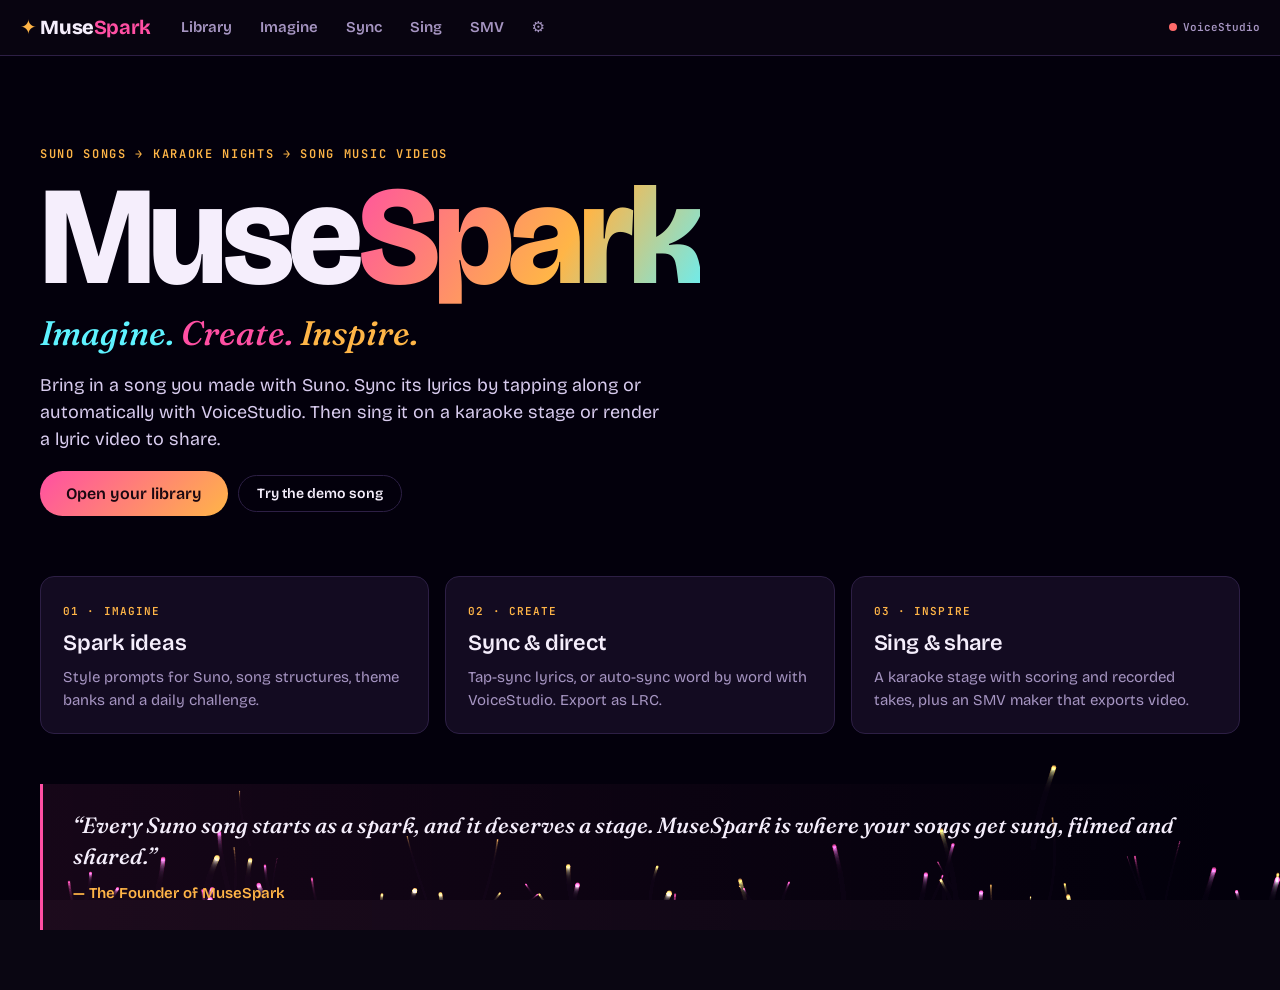
==== musespark/index.html @ 58d6e8d5 "Initiate MuseSpark: browser app for Suno karaoke and song music videos MuseSpark (musespark/) is a n" ====
<!doctype html>
<html lang="en">
<head>
  <meta charset="utf-8">
  <meta name="viewport" content="width=device-width, initial-scale=1">
  <title>MuseSpark</title>
  <meta name="description" content="MuseSpark: turn your Suno songs into karaoke nights and song music videos, right in the browser.">
  <link rel="preconnect" href="https://fonts.googleapis.com">
  <link rel="preconnect" href="https://fonts.gstatic.com" crossorigin>
  <link href="https://fonts.googleapis.com/css2?family=Bricolage+Grotesque:opsz,wght@12..96,400;12..96,600;12..96,800&family=JetBrains+Mono:wght@400;600&family=Fraunces:ital,opsz,wght@0,9..144,500;1,9..144,500&display=swap" rel="stylesheet">
  <link rel="stylesheet" href="css/style.css">
</head>
<body>
  <nav class="nav">
    <a class="logo" href="#/home"><span class="spark">✦</span>Muse<b>Spark</b></a>
    <div class="nav-links">
      <a href="#/library" data-nav="library">Library</a>
      <a href="#/inspire" data-nav="inspire">Imagine</a>
      <a href="#/studio" data-nav="studio">Sync</a>
      <a href="#/stage" data-nav="stage">Sing</a>
      <a href="#/smv" data-nav="smv">SMV</a>
      <a href="#/settings" data-nav="settings" title="Settings &amp; VoiceStudio">⚙</a>
    </div>
    <div class="vs-pill" id="vs-pill" title="VoiceStudio connection"><i></i><span>VoiceStudio</span></div>
  </nav>

  <main>
    <!-- ═════════ HOME ═════════ -->
    <section class="screen" id="scr-home">
      <canvas id="home-bg"></canvas>
      <div class="hero">
        <div class="kicker">Suno songs → karaoke nights → song music videos</div>
        <h1 class="mega">Muse<span>Spark</span></h1>
        <div class="motto"><span>Imagine.</span> <span>Create.</span> <span>Inspire.</span></div>
        <p class="lede">Bring in a song you made with Suno. Sync its lyrics by tapping along or automatically with VoiceStudio. Then sing it on a karaoke stage or render a lyric video to share.</p>
        <div class="row">
          <a class="btn big" href="#/library">Open your library</a>
          <button class="btn ghost" id="btn-demo">Try the demo song</button>
        </div>
      </div>
      <div class="pillars">
        <a class="pillar" href="#/inspire"><b>01 · Imagine</b><h3>Spark ideas</h3><p>Style prompts for Suno, song structures, theme banks and a daily challenge.</p></a>
        <a class="pillar" href="#/studio"><b>02 · Create</b><h3>Sync &amp; direct</h3><p>Tap-sync lyrics, or auto-sync word by word with VoiceStudio. Export as LRC.</p></a>
        <a class="pillar" href="#/stage"><b>03 · Inspire</b><h3>Sing &amp; share</h3><p>A karaoke stage with scoring and recorded takes, plus an SMV maker that exports video.</p></a>
      </div>
      <figure class="founder">
        <blockquote>“Every Suno song starts as a spark, and it deserves a stage. MuseSpark is where your songs get sung, filmed and shared.”</blockquote>
        <figcaption id="founder-name"></figcaption>
      </figure>
    </section>

    <!-- ═════════ LIBRARY ═════════ -->
    <section class="screen" id="scr-library">
      <header class="page-head">
        <div><h2>Library</h2><p class="muted">Songs, stems, lyrics and takes. Everything stays in this browser.</p></div>
        <div class="row">
          <button class="btn ghost" id="lib-demo">+ Demo song</button>
          <button class="btn" id="lib-add">+ Import Suno song</button>
        </div>
      </header>
      <div class="dropzone" id="dropzone">Drop audio files here to import them. MP3, WAV, M4A and more are supported.</div>
      <div class="song-grid" id="song-grid"></div>
    </section>

    <!-- ═════════ INSPIRE ═════════ -->
    <section class="screen" id="scr-inspire">
      <header class="page-head">
        <div><h2>Imagine</h2><p class="muted">Ideas for your next Suno song. Lock the parts you like, then spark again.</p></div>
      </header>
      <div class="inspire-grid">
        <div class="panel">
          <h3>Style prompt spark</h3>
          <div class="chips" id="ins-chips"></div>
          <div class="prompt-out" id="ins-prompt"></div>
          <div class="row">
            <button class="btn" id="ins-spark">✦ Spark</button>
            <button class="btn ghost" id="ins-copy">Copy prompt</button>
            <span class="muted small" id="ins-len"></span>
          </div>
        </div>
        <div class="panel">
          <h3>Song blueprint</h3>
          <label>Theme <input id="ins-theme" placeholder="e.g. neon rain, first love, leaving home"></label>
          <label>Structure <select id="ins-structure"></select></label>
          <textarea id="ins-lyrics" rows="14" spellcheck="false"></textarea>
          <div class="row">
            <button class="btn ghost" id="ins-blueprint">Rebuild blueprint</button>
            <button class="btn ghost" id="ins-copy-lyrics">Copy</button>
            <button class="btn" id="ins-draft">Save as song draft</button>
          </div>
        </div>
        <div class="panel">
          <h3>Today's challenge</h3>
          <div class="challenge" id="ins-challenge"></div>
          <h3>Theme word bank</h3>
          <div class="wordbank" id="ins-bank"></div>
        </div>
        <div class="panel">
          <h3>Voice spark <span class="tag">VoiceStudio</span></h3>
          <p class="muted small">Make a spoken intro, a shout-out or an MC announcement with VoiceStudio's local text-to-speech, then attach it to a song as its SMV intro.</p>
          <textarea id="vs-say" rows="3">Ladies and gentlemen, give it up for tonight's featured song.</textarea>
          <div class="row">
            <select id="vs-voice"><option value="default">default voice</option></select>
            <label class="inline">Speed <input type="number" id="vs-speed" value="1" min="0.5" max="2" step="0.1"></label>
          </div>
          <div class="row">
            <button class="btn" id="vs-speak">Generate voice</button>
            <select id="vs-attach-song"></select>
            <button class="btn ghost" id="vs-attach" disabled>Attach as intro</button>
          </div>
          <audio id="vs-audio" controls hidden></audio>
        </div>
      </div>
    </section>

    <!-- ═════════ STUDIO (SYNC) ═════════ -->
    <section class="screen" id="scr-studio">
      <header class="page-head">
        <div><h2>Sync studio</h2><p class="muted" id="studio-title">Choose a song to sync.</p></div>
        <div class="row">
          <select class="song-pick" data-route="studio"></select>
        </div>
      </header>
      <div class="studio" id="studio-body">
        <div class="panel studio-side">
          <div class="transport">
            <button class="btn icon" id="st-play">▶</button>
            <span class="mono" id="st-time">0:00.00</span>
            <input type="range" id="st-seek" min="0" max="1000" value="0">
          </div>
          <div class="tapbox">
            <button class="btn big tap" id="st-tap">TAP<small>Space</small></button>
            <p class="muted small">Play the song and tap <kbd>Space</kbd> at the start of each highlighted line.<br>
              <kbd>↑</kbd>/<kbd>↓</kbd> selects a line · <kbd>←</kbd>/<kbd>→</kbd> nudges it by 50 ms · <kbd>Backspace</kbd> clears it · <kbd>Enter</kbd> jumps to it</p>
          </div>
          <label class="inline">Playback speed
            <select id="st-rate"><option value="1">1×</option><option value="0.85">0.85×</option><option value="0.7">0.7×</option></select>
          </label>
          <hr>
          <h3>Auto-sync <span class="tag">VoiceStudio</span></h3>
          <p class="muted small">VoiceStudio transcribes the vocals with word timestamps, then MuseSpark lines those words up with your lyrics. Upload the Suno vocal stem for the most accurate result.</p>
          <label class="inline">Language <input id="st-lang" placeholder="auto" size="6"></label>
          <button class="btn" id="st-auto">Auto-sync words</button>
          <div class="muted small" id="st-auto-status"></div>
          <hr>
          <div class="row wrap">
            <button class="btn ghost" id="st-edit-lyrics">Edit lyrics</button>
            <label class="btn ghost file">Import LRC<input type="file" id="st-lrc-in" accept=".lrc,.txt"></label>
            <button class="btn ghost" id="st-lrc-out">Export LRC</button>
            <button class="btn ghost danger" id="st-clear">Clear timings</button>
          </div>
        </div>
        <div class="panel studio-lines">
          <ol id="st-lines"></ol>
        </div>
      </div>
    </section>

    <!-- ═════════ STAGE (KARAOKE) ═════════ -->
    <section class="screen" id="scr-stage">
      <div class="stage" id="stage">
        <canvas id="stage-bg"></canvas>
        <div class="stage-top">
          <select class="song-pick" data-route="stage"></select>
          <div class="score" id="stage-score" hidden><b>0</b><span>SPARK SCORE</span></div>
        </div>
        <div class="lyrics" id="stage-lyrics">
          <div class="section-tag" id="lx-section"></div>
          <div class="countdown" id="lx-count"></div>
          <div class="line prev" id="lx-prev"></div>
          <div class="line cur" id="lx-cur"></div>
          <div class="line next" id="lx-next"></div>
        </div>
        <div class="pitch" id="stage-pitch" hidden><span id="pitch-note">–</span><canvas id="pitch-trail" width="300" height="60"></canvas></div>
        <div class="stage-controls">
          <div class="transport">
            <button class="btn icon" id="sg-play">▶</button>
            <span class="mono" id="sg-time">0:00 / 0:00</span>
            <input type="range" id="sg-seek" min="0" max="1000" value="0">
          </div>
          <div class="row wrap">
            <label class="toggle"><input type="checkbox" id="sg-karaoke" checked><span>Karaoke mode</span></label>
            <label class="inline">Guide vocal <input type="range" id="sg-guide" min="0" max="100" value="0"></label>
            <label class="inline">Key <select id="sg-key"></select></label>
            <label class="toggle"><input type="checkbox" id="sg-mic"><span>Mic</span></label>
            <label class="inline">Mic vol <input type="range" id="sg-micvol" min="0" max="150" value="100"></label>
            <button class="btn ghost" id="sg-rec">● Record take</button>
            <button class="btn ghost icon" id="sg-full" title="Fullscreen">⛶</button>
          </div>
          <div class="muted small" id="sg-hint"></div>
        </div>
      </div>
      <div class="takes panel" id="takes-panel">
        <h3>Takes</h3>
        <ul id="takes"></ul>
      </div>
    </section>

    <!-- ═════════ SMV MAKER ═════════ -->
    <section class="screen" id="scr-smv">
      <header class="page-head">
        <div><h2>SMV maker</h2><p class="muted">Build a song music video with lyrics, visuals and your cover art, then export it as video.</p></div>
        <div class="row"><select class="song-pick" data-route="smv"></select></div>
      </header>
      <div class="smv">
        <div class="smv-view">
          <div class="smv-frame" id="smv-frame"><canvas id="smv-canvas"></canvas></div>
          <div class="transport">
            <button class="btn icon" id="sm-play">▶</button>
            <span class="mono" id="sm-time">0:00</span>
            <input type="range" id="sm-seek" min="0" max="1000" value="0">
          </div>
        </div>
        <div class="panel smv-side">
          <h3>Look</h3>
          <div class="theme-pick" id="sm-themes"></div>
          <label class="inline">Format
            <select id="sm-aspect">
              <option value="16:9">16:9 · YouTube</option>
              <option value="9:16">9:16 · Shorts / Reels / TikTok</option>
              <option value="1:1">1:1 · Square</option>
            </select>
          </label>
          <label class="inline">Accent <input type="color" id="sm-accent" value="#ff4fa3"></label>
          <label class="inline">Lyrics
            <select id="sm-lyric-mode">
              <option value="wipe">Karaoke wipe</option>
              <option value="pop">Word pop</option>
              <option value="line">Line fade</option>
            </select>
          </label>
          <label class="toggle"><input type="checkbox" id="sm-viz" checked><span>Audio visualizer</span></label>
          <label class="toggle"><input type="checkbox" id="sm-karaoke"><span>Instrumental audio (karaoke SMV)</span></label>
          <label class="btn ghost file">Background image<input type="file" id="sm-bg" accept="image/*"></label>
          <hr>
          <h3>Intro</h3>
          <label class="toggle"><input type="checkbox" id="sm-titlecard" checked><span>Title card</span></label>
          <label class="toggle"><input type="checkbox" id="sm-intro-voice"><span>Voice intro (from Imagine › Voice spark)</span></label>
          <hr>
          <h3>Export</h3>
          <div class="row">
            <label class="inline">From <input type="number" id="sm-from" value="0" min="0" step="0.5"></label>
            <label class="inline">To <input type="number" id="sm-to" min="0" step="0.5" placeholder="end"></label>
          </div>
          <label class="inline">Quality
            <select id="sm-res"><option value="1">1080p</option><option value="0.6667">720p</option></select>
          </label>
          <button class="btn big" id="sm-export">⏺ Render video</button>
          <div class="progress" id="sm-progress" hidden><i></i></div>
          <div class="muted small" id="sm-status">Rendering happens in real time. Keep this tab in the foreground until it finishes.</div>
          <a class="btn" id="sm-download" hidden>⬇ Download video</a>
        </div>
      </div>
    </section>

    <!-- ═════════ SETTINGS ═════════ -->
    <section class="screen" id="scr-settings">
      <header class="page-head"><div><h2>Settings</h2></div></header>
      <div class="settings-grid">
        <div class="panel">
          <h3>VoiceStudio connection</h3>
          <p class="muted small">MuseSpark talks to a <a href="https://github.com/debpalash/VoiceStudio" target="_blank" rel="noopener">VoiceStudio</a> backend running on your own machine. It uses VoiceStudio's OpenAI-compatible API: <code>/v1/audio/transcriptions</code> for lyric sync and <code>/v1/audio/speech</code> for voice intros. Audio only goes to the address you enter here.</p>
          <label>API base URL <input id="set-vs-url" placeholder="http://127.0.0.1:3900"></label>
          <label>API key (only for remote backends) <input id="set-vs-key" type="password" autocomplete="off"></label>
          <div class="row"><button class="btn" id="set-vs-test">Test connection</button><span class="muted small" id="set-vs-status"></span></div>
          <details>
            <summary>Seeing a CORS error?</summary>
            <p class="small">VoiceStudio only accepts browser requests from origins it trusts. Start its backend with this page's origin added:</p>
            <pre id="set-cors"></pre>
          </details>
        </div>
        <div class="panel">
          <h3>Karaoke</h3>
          <label>Lyric timing offset (ms) <input type="number" id="set-offset" step="10"></label>
          <p class="muted small">Use a positive value if lyrics appear too early, for example on Bluetooth speakers.</p>
          <label>Founder display name <input id="set-founder"></label>
        </div>
        <div class="panel">
          <h3>Data</h3>
          <p class="muted small" id="set-storage"></p>
          <button class="btn ghost danger" id="set-wipe">Delete all songs and takes</button>
        </div>
      </div>
    </section>
  </main>

  <!-- song import / edit dialog -->
  <dialog id="dlg-song">
    <form method="dialog" id="song-form">
      <h3 id="dlg-song-title">Import Suno song</h3>
      <div class="form-grid">
        <label>Title <input name="title" required></label>
        <label>Artist <input name="artist" placeholder="you"></label>
        <label class="span2">Suno style prompt <input name="style" placeholder="dreamy synthpop, female vocals, 110 bpm"></label>
        <label class="file-field">Full song audio <input type="file" name="audio" accept="audio/*,video/mp4"><small data-has="audio"></small></label>
        <label class="file-field">Cover art <input type="file" name="cover" accept="image/*"><small data-has="cover"></small></label>
        <label class="file-field">Instrumental stem (optional) <input type="file" name="instrumental" accept="audio/*"><small data-has="instrumental"></small></label>
        <label class="file-field">Vocal stem (optional) <input type="file" name="vocals" accept="audio/*"><small data-has="vocals"></small></label>
        <label class="span2">Lyrics: paste them from Suno, <code>[Verse]</code> and <code>[Chorus]</code> tags included. LRC also works.
          <textarea name="lyrics" rows="10" spellcheck="false"></textarea></label>
      </div>
      <p class="muted small">Stems give you real karaoke: the instrumental plays with the vocals fully removed, and the vocal stem powers the guide vocal and pitch scoring. Without stems, MuseSpark reduces the vocals by filtering the full mix.</p>
      <div class="row end">
        <button class="btn ghost" value="cancel" formnovalidate>Cancel</button>
        <button class="btn" value="save" id="dlg-song-save">Save song</button>
      </div>
    </form>
  </dialog>

  <div id="toast"></div>

  <script src="js/util.js"></script>
  <script src="js/store.js"></script>
  <script src="js/lyrics.js"></script>
  <script src="js/audio.js"></script>
  <script src="js/voicestudio.js"></script>
  <script src="js/demo.js"></script>
  <script src="js/inspire.js"></script>
  <script src="js/stage.js"></script>
  <script src="js/smv.js"></script>
  <script src="js/app.js"></script>
</body>
</html>
---- musespark/css/style.css ----
/* MuseSpark: night-stage palette. Pink spark, amber glow, teal signal. */
:root {
  --bg: #0a0612;
  --bg2: #120a1f;
  --panel: #170e26;
  --line: #2d1f45;
  --ink: #f5eefc;
  --muted: #a695c2;
  --pink: #ff4fa3;
  --amber: #ffb547;
  --teal: #5ef2ff;
  --danger: #ff6b6b;
  --radius: 14px;
  --display: "Bricolage Grotesque", system-ui, sans-serif;
  --mono: "JetBrains Mono", ui-monospace, monospace;
  color-scheme: dark;
}
* { box-sizing: border-box; }
[hidden] { display: none !important; }
html, body { margin: 0; }
body { background: var(--bg); color: var(--ink); font: 15px/1.5 var(--display); min-height: 100vh; overflow-x: hidden; }
a { color: var(--teal); }
code, kbd, pre, .mono { font-family: var(--mono); }
kbd { border: 1px solid var(--line); border-bottom-width: 2px; border-radius: 5px; padding: 0 5px; font-size: 12px; }
pre { background: #000; border: 1px solid var(--line); border-radius: 8px; padding: 10px; white-space: pre-wrap; font-size: 12px; }
hr { border: 0; border-top: 1px solid var(--line); margin: 16px 0; }
h2, h3 { margin: 0 0 8px; letter-spacing: -.01em; }
h2 { font-size: 32px; font-weight: 800; }
h3 { font-size: 17px; font-weight: 600; }
.muted { color: var(--muted); }
.small { font-size: 13px; }
.row { display: flex; gap: 10px; align-items: center; flex-wrap: wrap; margin: 10px 0; }
.row.end { justify-content: flex-end; }
.tag { font: 600 10px var(--mono); letter-spacing: .08em; text-transform: uppercase; color: var(--teal); border: 1px solid currentColor; border-radius: 99px; padding: 1px 7px; vertical-align: middle; }

/* ── nav ── */
.nav { position: sticky; top: 0; z-index: 20; display: flex; align-items: center; gap: 18px; padding: 10px 20px; background: rgba(10, 6, 18, .82); backdrop-filter: blur(12px); border-bottom: 1px solid var(--line); }
.logo { font-weight: 800; font-size: 20px; color: var(--ink); text-decoration: none; letter-spacing: -.02em; white-space: nowrap; }
.logo b { color: var(--pink); }
.logo .spark { color: var(--amber); margin-right: 4px; display: inline-block; animation: twinkle 3s ease-in-out infinite; }
@keyframes twinkle { 50% { transform: rotate(45deg) scale(.8); opacity: .7; } }
.nav-links { display: flex; gap: 4px; flex: 1; overflow-x: auto; }
.nav-links a { color: var(--muted); text-decoration: none; padding: 6px 12px; border-radius: 99px; font-weight: 600; white-space: nowrap; }
.nav-links a:hover { color: var(--ink); }
.nav-links a.on { color: var(--bg); background: var(--ink); }
.vs-pill { display: flex; gap: 6px; align-items: center; font: 600 11px var(--mono); color: var(--muted); cursor: pointer; white-space: nowrap; }
.vs-pill i { width: 8px; height: 8px; border-radius: 50%; background: #555; }
.vs-pill[data-state=online] i { background: #3dffa0; box-shadow: 0 0 8px #3dffa0; }
.vs-pill[data-state=offline] i { background: var(--danger); }

/* ── buttons & inputs ── */
.btn { display: inline-flex; align-items: center; justify-content: center; gap: 6px; font: 600 14px var(--display); color: #1a0710; background: linear-gradient(135deg, var(--pink), var(--amber)); border: 0; border-radius: 99px; padding: 9px 18px; cursor: pointer; text-decoration: none; transition: transform .12s, box-shadow .2s; }
.btn:hover { transform: translateY(-1px); box-shadow: 0 6px 24px rgba(255, 79, 163, .35); }
.btn:disabled { opacity: .45; cursor: not-allowed; transform: none; box-shadow: none; }
.btn.ghost { background: transparent; color: var(--ink); border: 1px solid var(--line); }
.btn.ghost:hover { border-color: var(--pink); box-shadow: none; }
.btn.danger { color: var(--danger); }
.btn.big { padding: 13px 26px; font-size: 16px; }
.btn.small { padding: 5px 12px; font-size: 13px; }
.btn.icon { width: 42px; height: 42px; padding: 0; flex: none; }
.btn.file { position: relative; overflow: hidden; }
.btn.file input { position: absolute; inset: 0; opacity: 0; cursor: pointer; }
.btn.rec { background: var(--danger); color: #fff; border-color: var(--danger); animation: pulse 1s infinite; }
@keyframes pulse { 50% { box-shadow: 0 0 0 6px rgba(255, 107, 107, .25); } }
input, select, textarea { font: 14px var(--display); color: var(--ink); background: var(--bg); border: 1px solid var(--line); border-radius: 9px; padding: 8px 10px; max-width: 100%; }
textarea { width: 100%; font-family: var(--mono); font-size: 13px; resize: vertical; }
input:focus, select:focus, textarea:focus { outline: 2px solid var(--pink); outline-offset: 1px; }
input[type=range] { accent-color: var(--pink); padding: 0; border: 0; background: none; }
input[type=color] { padding: 2px; width: 44px; height: 32px; }
input[type=checkbox] { accent-color: var(--pink); }
label { display: block; font-size: 13px; color: var(--muted); margin: 8px 0; }
label > input:not([type=checkbox]):not([type=range]):not([type=color]):not([type=file]), label > select, label > textarea { display: block; width: 100%; margin-top: 4px; }
label.inline { display: inline-flex; align-items: center; gap: 8px; }
label.inline > input, label.inline > select { display: inline-block; width: auto; margin: 0; }
label.inline > input[type=color] { width: 44px; }
label.inline > input[type=number] { width: 90px; }
.toggle { display: flex; align-items: center; gap: 8px; color: var(--ink); cursor: pointer; }

/* ── layout ── */
main { max-width: 1240px; margin: 0 auto; padding: 0 20px 60px; }
.screen { display: none; }
.screen.on { display: block; animation: fadein .25s ease; }
@keyframes fadein { from { opacity: 0; transform: translateY(6px); } }
.page-head { display: flex; justify-content: space-between; align-items: flex-end; gap: 16px; flex-wrap: wrap; padding: 28px 0 16px; }
.panel { background: var(--panel); border: 1px solid var(--line); border-radius: var(--radius); padding: 18px; min-width: 0; }

/* ── home ── */
#scr-home { position: relative; }
#home-bg { position: fixed; inset: 0; width: 100%; height: 100%; z-index: -1; pointer-events: none; }
.hero { padding: 90px 0 50px; max-width: 760px; }
.kicker { font: 600 12px var(--mono); letter-spacing: .14em; text-transform: uppercase; color: var(--amber); }
.mega { font-size: clamp(48px, 15vw, 140px); line-height: .9; margin: 12px 0; font-weight: 800; letter-spacing: -.04em; }
.mega span { background: linear-gradient(120deg, var(--pink), var(--amber) 60%, var(--teal)); -webkit-background-clip: text; background-clip: text; color: transparent; }
.motto { font: italic 500 clamp(22px, 3.4vw, 34px) "Fraunces", serif; }
.motto span:nth-child(1) { color: var(--teal); } .motto span:nth-child(2) { color: var(--pink); } .motto span:nth-child(3) { color: var(--amber); }
.lede { font-size: 18px; color: #d8cbee; max-width: 620px; }
.pillars { display: grid; grid-template-columns: repeat(auto-fit, minmax(240px, 1fr)); gap: 16px; }
.pillar { display: block; padding: 22px; border-radius: var(--radius); background: rgba(23, 14, 38, .85); border: 1px solid var(--line); color: var(--ink); text-decoration: none; transition: border-color .2s, transform .2s; }
.pillar:hover { border-color: var(--pink); transform: translateY(-3px); }
.pillar b { font: 600 11px var(--mono); color: var(--amber); letter-spacing: .1em; text-transform: uppercase; }
.pillar h3 { font-size: 22px; margin: 6px 0; }
.pillar p { color: var(--muted); margin: 0; }
.founder { margin: 50px 0 0; padding: 26px 30px; border-left: 3px solid var(--pink); background: linear-gradient(90deg, rgba(255, 79, 163, .08), transparent); border-radius: 0 var(--radius) var(--radius) 0; }
.founder blockquote { margin: 0; font: italic 500 22px/1.4 "Fraunces", serif; }
.founder figcaption { margin-top: 10px; color: var(--amber); font-weight: 600; }

/* ── library ── */
.dropzone { border: 2px dashed var(--line); border-radius: var(--radius); padding: 16px; text-align: center; color: var(--muted); margin-bottom: 18px; transition: all .2s; }
.dropzone.hot { border-color: var(--pink); color: var(--ink); background: rgba(255, 79, 163, .08); }
.song-grid { display: grid; grid-template-columns: repeat(auto-fill, minmax(260px, 1fr)); gap: 18px; }
.song-card { background: var(--panel); border: 1px solid var(--line); border-radius: var(--radius); overflow: hidden; display: flex; flex-direction: column; }
.song-card .cover { aspect-ratio: 16 / 10; background-size: cover; background-position: center; position: relative; }
.song-card .draft { position: absolute; top: 10px; left: 10px; font: 600 11px var(--mono); background: #000c; padding: 2px 8px; border-radius: 99px; color: var(--amber); }
.song-card .meta { padding: 14px 16px 6px; flex: 1; }
.song-card h3 { margin: 0; font-size: 19px; }
.badges { display: flex; gap: 6px; flex-wrap: wrap; margin-top: 8px; }
.badge { font: 600 11px var(--mono); padding: 2px 8px; border-radius: 99px; border: 1px solid var(--line); color: var(--muted); }
.badge.pink { color: var(--pink); border-color: var(--pink); } .badge.teal { color: var(--teal); border-color: var(--teal); } .badge.amber { color: var(--amber); border-color: var(--amber); }
.style-line { margin-top: 8px; font: 12px var(--mono); color: var(--muted); white-space: nowrap; overflow: hidden; text-overflow: ellipsis; }
.song-card .actions { display: flex; gap: 6px; flex-wrap: wrap; padding: 10px 16px 16px; }
.empty { grid-column: 1 / -1; text-align: center; padding: 60px 20px; color: var(--muted); border: 1px dashed var(--line); border-radius: var(--radius); }

/* ── dialog ── */
dialog { background: var(--panel); color: var(--ink); border: 1px solid var(--line); border-radius: 18px; padding: 24px; width: min(760px, calc(100vw - 32px)); max-height: calc(100vh - 40px); }
dialog::backdrop { background: rgba(5, 2, 10, .75); backdrop-filter: blur(4px); }
.form-grid { display: grid; grid-template-columns: 1fr 1fr; gap: 0 16px; }
.form-grid .span2 { grid-column: 1 / -1; }
.file-field input { display: block; margin-top: 4px; width: 100%; font-size: 12px; }
.file-field small { color: var(--teal); }
@media (max-width: 620px) { .form-grid { grid-template-columns: 1fr; } }

/* ── inspire ── */
.inspire-grid { display: grid; grid-template-columns: repeat(auto-fit, minmax(340px, 1fr)); gap: 18px; }
.chips { display: flex; flex-wrap: wrap; gap: 8px; }
.chip { font: 14px var(--display); color: var(--ink); background: var(--bg); border: 1px solid var(--line); border-radius: 12px; padding: 6px 12px; cursor: pointer; text-align: left; }
.chip small { display: block; font: 600 10px var(--mono); letter-spacing: .08em; text-transform: uppercase; color: var(--muted); }
.chip.locked { border-color: var(--amber); box-shadow: inset 0 0 0 1px var(--amber); }
.prompt-out { margin-top: 14px; padding: 14px; border-radius: 10px; background: #000; font: 14px var(--mono); color: var(--amber); min-height: 3em; }
.challenge { padding: 16px; border-radius: 12px; background: linear-gradient(135deg, rgba(255, 79, 163, .18), rgba(255, 181, 71, .12)); margin-bottom: 16px; }
.challenge small { font: 600 11px var(--mono); color: var(--amber); text-transform: uppercase; letter-spacing: .08em; }
.challenge p { font: italic 500 20px/1.35 "Fraunces", serif; margin: 6px 0 0; }
.wordbank { display: flex; flex-wrap: wrap; gap: 6px; }
.wordbank span { padding: 3px 10px; border-radius: 99px; background: var(--bg); border: 1px solid var(--line); font-size: 13px; }
.wordbank .rhyme { width: 100%; margin-top: 8px; font: 13px var(--mono); color: var(--teal); }
.wordbank .rhyme small { color: var(--muted); margin-right: 6px; }
#vs-audio { width: 100%; margin-top: 8px; }

/* ── studio ── */
.studio { display: grid; grid-template-columns: 360px 1fr; gap: 18px; align-items: start; }
.studio.disabled { opacity: .4; pointer-events: none; }
.studio-side { position: sticky; top: 76px; }
.transport { display: flex; align-items: center; gap: 12px; }
.transport input[type=range] { flex: 1; min-width: 60px; }
.transport .mono { font-size: 13px; color: var(--muted); white-space: nowrap; }
.tapbox { text-align: center; margin: 16px 0; }
.tap { width: 100%; height: 96px; font-size: 30px; flex-direction: column; gap: 0; border-radius: 18px; }
.tap small { font: 12px var(--mono); opacity: .7; }
.tap.hit { animation: hit .25s ease; }
@keyframes hit { 30% { transform: scale(.96); box-shadow: 0 0 40px var(--pink); } }
.studio-lines { max-height: calc(100vh - 200px); overflow-y: auto; padding: 8px; }
#st-lines { list-style: none; margin: 0; padding: 0; }
#st-lines .sec { font: 600 11px var(--mono); color: var(--amber); letter-spacing: .1em; text-transform: uppercase; padding: 14px 10px 4px; }
#st-lines .ln { display: flex; gap: 12px; align-items: center; padding: 6px 10px; border-radius: 10px; cursor: pointer; border: 1px solid transparent; }
#st-lines .ln:hover { background: rgba(255, 255, 255, .03); }
#st-lines .ln.sel { border-color: var(--pink); background: rgba(255, 79, 163, .08); }
#st-lines .ln.now .tx { color: var(--amber); }
#st-lines .ln.bad .ts { border-color: var(--danger); color: var(--danger); }
#st-lines .ts { width: 96px; flex: none; font-size: 13px; padding: 4px 6px; text-align: center; }
#st-lines .tx { flex: 1; }
#st-lines .wtag { font: 600 10px var(--mono); color: var(--pink); border: 1px solid var(--pink); border-radius: 4px; padding: 0 4px; }
@media (max-width: 860px) { .studio { grid-template-columns: 1fr; } .studio-side { position: static; } }

/* ── stage ── */
#scr-stage.on { display: grid; grid-template-columns: 1fr 300px; gap: 18px; padding-top: 20px; }
.stage { position: relative; min-height: 72vh; border-radius: 20px; overflow: hidden; border: 1px solid var(--line); display: flex; flex-direction: column; background: #07030d; }
.stage:fullscreen { border-radius: 0; border: 0; }
#stage-bg { position: absolute; inset: 0; width: 100%; height: 100%; }
.stage > *:not(canvas) { position: relative; }
.stage-top { display: flex; justify-content: space-between; align-items: flex-start; padding: 16px; }
.stage-top select { background: rgba(0, 0, 0, .5); }
.score { text-align: right; }
.score b { display: block; font-size: 44px; line-height: 1; background: linear-gradient(120deg, var(--amber), var(--pink)); -webkit-background-clip: text; background-clip: text; color: transparent; font-variant-numeric: tabular-nums; }
.score span { font: 600 10px var(--mono); letter-spacing: .14em; color: var(--muted); }
.lyrics { flex: 1; display: flex; flex-direction: column; justify-content: center; align-items: center; text-align: center; padding: 20px 5%; gap: 14px; }
.section-tag { font: 600 12px var(--mono); letter-spacing: .2em; text-transform: uppercase; color: var(--amber); min-height: 1.2em; }
.countdown { font-size: 22px; letter-spacing: .4em; color: var(--pink); min-height: 1.3em; }
.line { font-weight: 800; letter-spacing: -.01em; }
.line.prev { font-size: clamp(16px, 2.2vw, 24px); color: rgba(255, 255, 255, .25); min-height: 1.3em; }
.line.next { font-size: clamp(18px, 2.6vw, 30px); color: rgba(255, 255, 255, .45); min-height: 1.3em; }
.line.cur { font-size: clamp(30px, 5.4vw, 64px); line-height: 1.15; min-height: 1.2em; }
.line.cur.enter { animation: enter .3s ease; }
@keyframes enter { from { opacity: 0; transform: translateY(14px) scale(.98); } }
.line.cur .w { --p: 0; background: linear-gradient(90deg, var(--amber), var(--pink)) 0 0 / calc(var(--p) * 100%) 100% no-repeat, linear-gradient(rgba(255,255,255,.35), rgba(255,255,255,.35)); -webkit-background-clip: text; background-clip: text; color: transparent; }
.line.cur .title-line { background: linear-gradient(120deg, var(--pink), var(--amber)); -webkit-background-clip: text; background-clip: text; color: transparent; }
.hint-line { font-size: 22px; font-weight: 600; color: var(--muted); }
.stage > .pitch { position: absolute; left: 16px; top: 70px; display: flex; align-items: center; gap: 10px; background: rgba(0, 0, 0, .45); border-radius: 12px; padding: 6px 12px; }
.pitch span { font: 600 20px var(--mono); color: var(--amber); width: 52px; }
.stage-controls { padding: 14px 16px; background: linear-gradient(transparent, rgba(0, 0, 0, .75) 40%); }
.stage-controls .row { margin: 8px 0 0; }
.stage-controls label { margin: 0; color: #ddd; }
.takes ul { list-style: none; margin: 0; padding: 0; display: flex; flex-direction: column; gap: 12px; }
.take { display: flex; flex-wrap: wrap; gap: 6px; align-items: center; font-size: 13px; }
.take > div { width: 100%; }
.take audio { flex: 1; min-width: 0; height: 34px; }
@media (max-width: 980px) { #scr-stage.on { grid-template-columns: 1fr; } }

/* ── smv ── */
.smv { display: grid; grid-template-columns: 1fr 320px; gap: 18px; align-items: start; }
.smv-view { min-width: 0; }
.smv-frame { background: #000; border-radius: 14px; overflow: hidden; border: 1px solid var(--line); margin: 0 auto 12px; aspect-ratio: 16 / 9; max-height: 70vh; }
.smv-frame[data-aspect="9:16"] { height: 70vh; width: auto; }
.smv-frame[data-aspect="1:1"] { width: min(100%, 70vh); }
.smv-frame canvas { width: 100%; height: 100%; display: block; }
.theme-pick { display: grid; grid-template-columns: 1fr 1fr; gap: 8px; margin-bottom: 8px; }
.theme-btn { font: 600 13px var(--display); padding: 14px 8px; border-radius: 10px; border: 2px solid transparent; cursor: pointer; color: #fff; }
.theme-btn.on { border-color: var(--ink); }
.t-neon { background: linear-gradient(135deg, #2a0b3d, #ff4fa3); }
.t-aurora { background: linear-gradient(135deg, #04122e, #1ec8a5 60%, #7b5cff); }
.t-paper { background: #f3e9dc; color: #2a1a14; font-family: "Fraunces", serif; font-style: italic; }
.t-glitch { background: repeating-linear-gradient(0deg, #000 0 3px, #111 3px 4px); color: #5ef2ff; font-family: var(--mono); text-shadow: 2px 0 #ff005a; }
.smv-side label { margin: 6px 0; }
.progress { height: 8px; background: var(--bg); border-radius: 99px; overflow: hidden; margin: 10px 0; }
.progress i { display: block; height: 100%; width: 0; background: linear-gradient(90deg, var(--pink), var(--amber)); transition: width .3s; }
#sm-export { width: 100%; margin-top: 8px; }
#sm-download { width: 100%; margin-top: 8px; }
@media (max-width: 980px) { .smv { grid-template-columns: 1fr; } .smv-frame[data-aspect="9:16"] { height: 60vh; } }

/* ── settings ── */
.settings-grid { display: grid; grid-template-columns: repeat(auto-fit, minmax(320px, 1fr)); gap: 18px; }
details summary { cursor: pointer; color: var(--teal); font-size: 13px; }

/* ── toast ── */
#toast { position: fixed; bottom: 20px; left: 50%; transform: translateX(-50%); z-index: 100; display: flex; flex-direction: column; gap: 8px; align-items: center; pointer-events: none; width: min(560px, calc(100vw - 32px)); }
.toast { background: var(--ink); color: var(--bg); padding: 10px 18px; border-radius: 12px; font-weight: 600; box-shadow: 0 10px 40px rgba(0, 0, 0, .5); animation: fadein .2s; transition: opacity .5s, transform .5s; text-align: center; }
.toast.err { background: var(--danger); color: #fff; }
.toast.out { opacity: 0; transform: translateY(8px); }

@media (max-width: 640px) {
  .nav { gap: 6px 10px; padding: 10px 16px; flex-wrap: wrap; justify-content: space-between; }
  .nav-links { order: 3; flex-basis: 100%; }
  .pitch canvas { width: 140px; }
  .vs-pill span { display: none; }
  main { padding: 0 16px 40px; }
  .hero { padding-top: 50px; }
  h2 { font-size: 26px; }
}
@media (prefers-reduced-motion: reduce) { *, *::before, *::after { animation: none !important; transition: none !important; } }
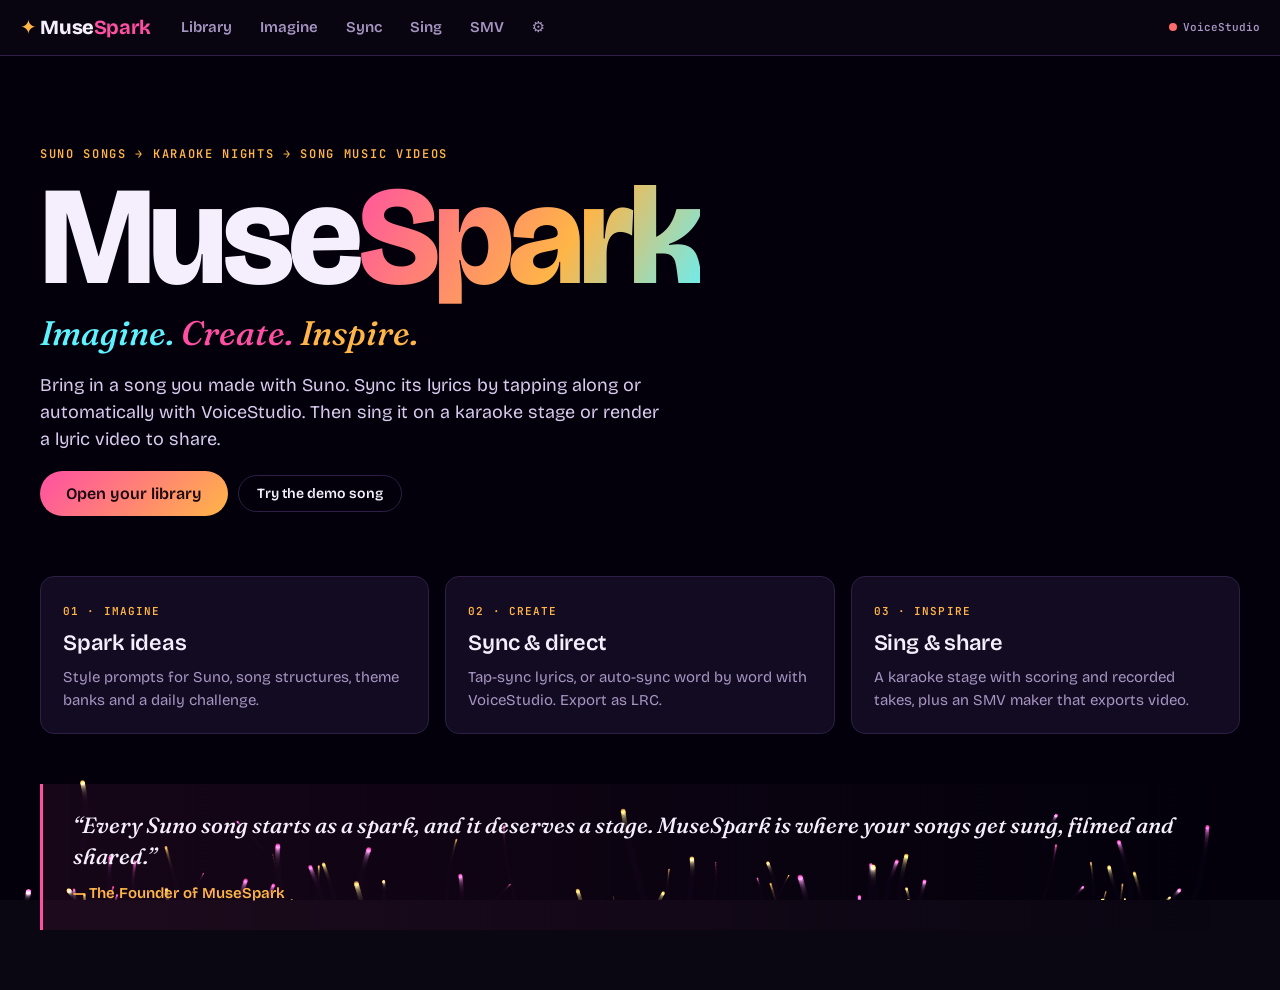
==== commit 76958bae: "MuseSpark: in-page confirm dialog, inline video preview, charset-safe regex - Replace native confirm" ====
--- a/musespark/index.html
+++ b/musespark/index.html
@@ -248,6 +248,7 @@
           <button class="btn big" id="sm-export">⏺ Render video</button>
           <div class="progress" id="sm-progress" hidden><i></i></div>
           <div class="muted small" id="sm-status">Rendering happens in real time. Keep this tab in the foreground until it finishes.</div>
+          <video id="sm-result" controls playsinline hidden></video>
           <a class="btn" id="sm-download" hidden>⬇ Download video</a>
         </div>
       </div>
@@ -307,6 +308,17 @@
     </form>
   </dialog>
 
+  <!-- in-page confirmation (native confirm() is unavailable in embedded viewers) -->
+  <dialog id="dlg-confirm">
+    <form method="dialog">
+      <p id="dlg-confirm-msg"></p>
+      <div class="row end">
+        <button class="btn ghost" value="no">Cancel</button>
+        <button class="btn" value="yes" id="dlg-confirm-ok">Confirm</button>
+      </div>
+    </form>
+  </dialog>
+
   <div id="toast"></div>
 
   <script src="js/util.js"></script>
--- a/musespark/css/style.css
+++ b/musespark/css/style.css
@@ -34,7 +34,7 @@
 .tag { font: 600 10px var(--mono); letter-spacing: .08em; text-transform: uppercase; color: var(--teal); border: 1px solid currentColor; border-radius: 99px; padding: 1px 7px; vertical-align: middle; }
 
 /* ── nav ── */
-.nav { position: sticky; top: 0; z-index: 20; display: flex; align-items: center; gap: 18px; padding: 10px 20px; background: rgba(10, 6, 18, .82); backdrop-filter: blur(12px); border-bottom: 1px solid var(--line); }
+.nav { position: sticky; top: env(safe-area-inset-top, 0px); z-index: 20; display: flex; align-items: center; gap: 18px; padding: 10px 20px; background: rgba(10, 6, 18, .82); backdrop-filter: blur(12px); border-bottom: 1px solid var(--line); }
 .logo { font-weight: 800; font-size: 20px; color: var(--ink); text-decoration: none; letter-spacing: -.02em; white-space: nowrap; }
 .logo b { color: var(--pink); }
 .logo .spark { color: var(--amber); margin-right: 4px; display: inline-block; animation: twinkle 3s ease-in-out infinite; }
@@ -223,6 +223,9 @@
 .progress i { display: block; height: 100%; width: 0; background: linear-gradient(90deg, var(--pink), var(--amber)); transition: width .3s; }
 #sm-export { width: 100%; margin-top: 8px; }
 #sm-download { width: 100%; margin-top: 8px; }
+#sm-result { width: 100%; margin-top: 10px; border-radius: 10px; background: #000; max-height: 50vh; }
+#dlg-confirm { width: min(420px, calc(100vw - 32px)); }
+#dlg-confirm p { font-size: 16px; margin: 0 0 8px; }
 @media (max-width: 980px) { .smv { grid-template-columns: 1fr; } .smv-frame[data-aspect="9:16"] { height: 60vh; } }
 
 /* ── settings ── */
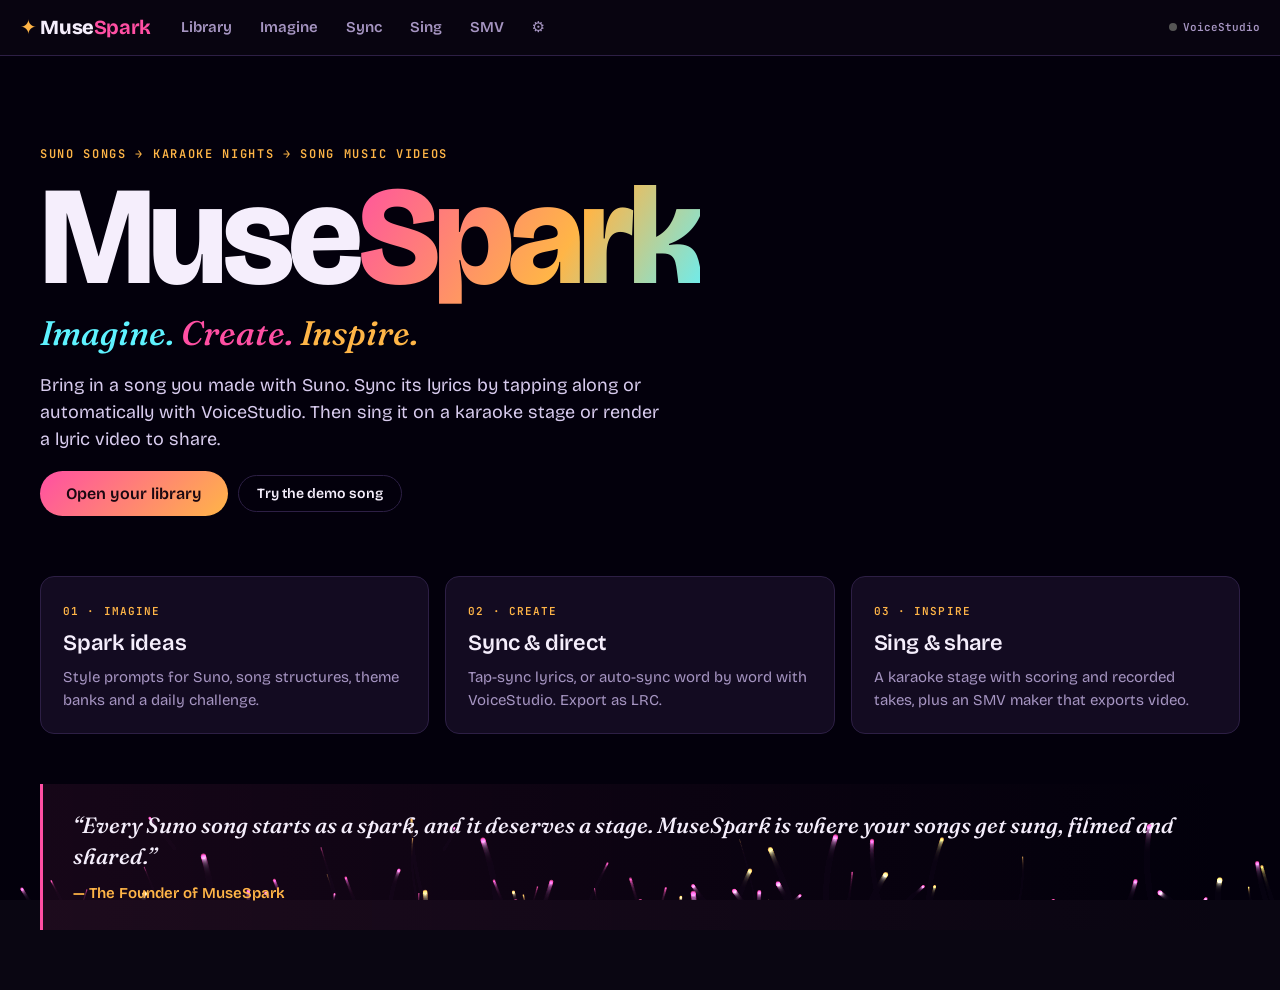
==== commit 6a8d73ad: "MuseSpark: import from every song screen, viewer-safe saves, quieter VoiceStudio checks - Sync, Sing" ====
--- a/musespark/index.html
+++ b/musespark/index.html
@@ -119,8 +119,14 @@
         <div><h2>Sync studio</h2><p class="muted" id="studio-title">Choose a song to sync.</p></div>
         <div class="row">
           <select class="song-pick" data-route="studio"></select>
+          <button class="btn ghost small" data-import="studio">+ Import song</button>
         </div>
       </header>
+      <div class="empty-cta" data-empty="studio" hidden>
+        <h3>No songs yet</h3>
+        <p class="muted">Import a song you made with Suno, or load the demo song to try this screen.</p>
+        <div class="row"><button class="btn" data-import="studio">+ Import song</button><button class="btn ghost" data-demo="studio">Load demo song</button></div>
+      </div>
       <div class="studio" id="studio-body">
         <div class="panel studio-side">
           <div class="transport">
@@ -161,8 +167,14 @@
       <div class="stage" id="stage">
         <canvas id="stage-bg"></canvas>
         <div class="stage-top">
-          <select class="song-pick" data-route="stage"></select>
+          <div class="row"><select class="song-pick" data-route="stage"></select>
+          <button class="btn ghost small" data-import="stage">+ Import song</button></div>
           <div class="score" id="stage-score" hidden><b>0</b><span>SPARK SCORE</span></div>
+        </div>
+        <div class="empty-cta" data-empty="stage" hidden>
+          <h3>No songs yet</h3>
+          <p class="muted">Import a song you made with Suno, or load the demo song to try this screen.</p>
+          <div class="row"><button class="btn" data-import="stage">+ Import song</button><button class="btn ghost" data-demo="stage">Load demo song</button></div>
         </div>
         <div class="lyrics" id="stage-lyrics">
           <div class="section-tag" id="lx-section"></div>
@@ -200,8 +212,14 @@
     <section class="screen" id="scr-smv">
       <header class="page-head">
         <div><h2>SMV maker</h2><p class="muted">Build a song music video with lyrics, visuals and your cover art, then export it as video.</p></div>
-        <div class="row"><select class="song-pick" data-route="smv"></select></div>
+        <div class="row"><select class="song-pick" data-route="smv"></select>
+          <button class="btn ghost small" data-import="smv">+ Import song</button></div>
       </header>
+      <div class="empty-cta" data-empty="smv" hidden>
+        <h3>No songs yet</h3>
+        <p class="muted">Import a song you made with Suno, or load the demo song to try this screen.</p>
+        <div class="row"><button class="btn" data-import="smv">+ Import song</button><button class="btn ghost" data-demo="smv">Load demo song</button></div>
+      </div>
       <div class="smv">
         <div class="smv-view">
           <div class="smv-frame" id="smv-frame"><canvas id="smv-canvas"></canvas></div>
@@ -249,7 +267,7 @@
           <div class="progress" id="sm-progress" hidden><i></i></div>
           <div class="muted small" id="sm-status">Rendering happens in real time. Keep this tab in the foreground until it finishes.</div>
           <video id="sm-result" controls playsinline hidden></video>
-          <a class="btn" id="sm-download" hidden>⬇ Download video</a>
+          <button class="btn" id="sm-download" hidden>⬇ Save video</button>
         </div>
       </div>
     </section>
--- a/musespark/css/style.css
+++ b/musespark/css/style.css
@@ -118,6 +118,10 @@
 .badge.pink { color: var(--pink); border-color: var(--pink); } .badge.teal { color: var(--teal); border-color: var(--teal); } .badge.amber { color: var(--amber); border-color: var(--amber); }
 .style-line { margin-top: 8px; font: 12px var(--mono); color: var(--muted); white-space: nowrap; overflow: hidden; text-overflow: ellipsis; }
 .song-card .actions { display: flex; gap: 6px; flex-wrap: wrap; padding: 10px 16px 16px; }
+.empty-cta { text-align: center; padding: 36px 20px; margin-bottom: 18px; border: 1px dashed var(--line); border-radius: var(--radius); background: var(--panel); }
+.empty-cta .row { justify-content: center; }
+#scr-smv.is-empty .smv, #scr-studio.is-empty .studio, #scr-stage.is-empty .lyrics, #scr-stage.is-empty .stage-controls { display: none; }
+.stage .empty-cta { margin: 20px 16px; background: rgba(10, 6, 18, .75); }
 .empty { grid-column: 1 / -1; text-align: center; padding: 60px 20px; color: var(--muted); border: 1px dashed var(--line); border-radius: var(--radius); }
 
 /* ── dialog ── */
@@ -176,7 +180,8 @@
 .stage:fullscreen { border-radius: 0; border: 0; }
 #stage-bg { position: absolute; inset: 0; width: 100%; height: 100%; }
 .stage > *:not(canvas) { position: relative; }
-.stage-top { display: flex; justify-content: space-between; align-items: flex-start; padding: 16px; }
+.stage-top { display: flex; justify-content: space-between; align-items: flex-start; padding: 16px; gap: 10px; }
+.stage-top .row { margin: 0; }
 .stage-top select { background: rgba(0, 0, 0, .5); }
 .score { text-align: right; }
 .score b { display: block; font-size: 44px; line-height: 1; background: linear-gradient(120deg, var(--amber), var(--pink)); -webkit-background-clip: text; background-clip: text; color: transparent; font-variant-numeric: tabular-nums; }
